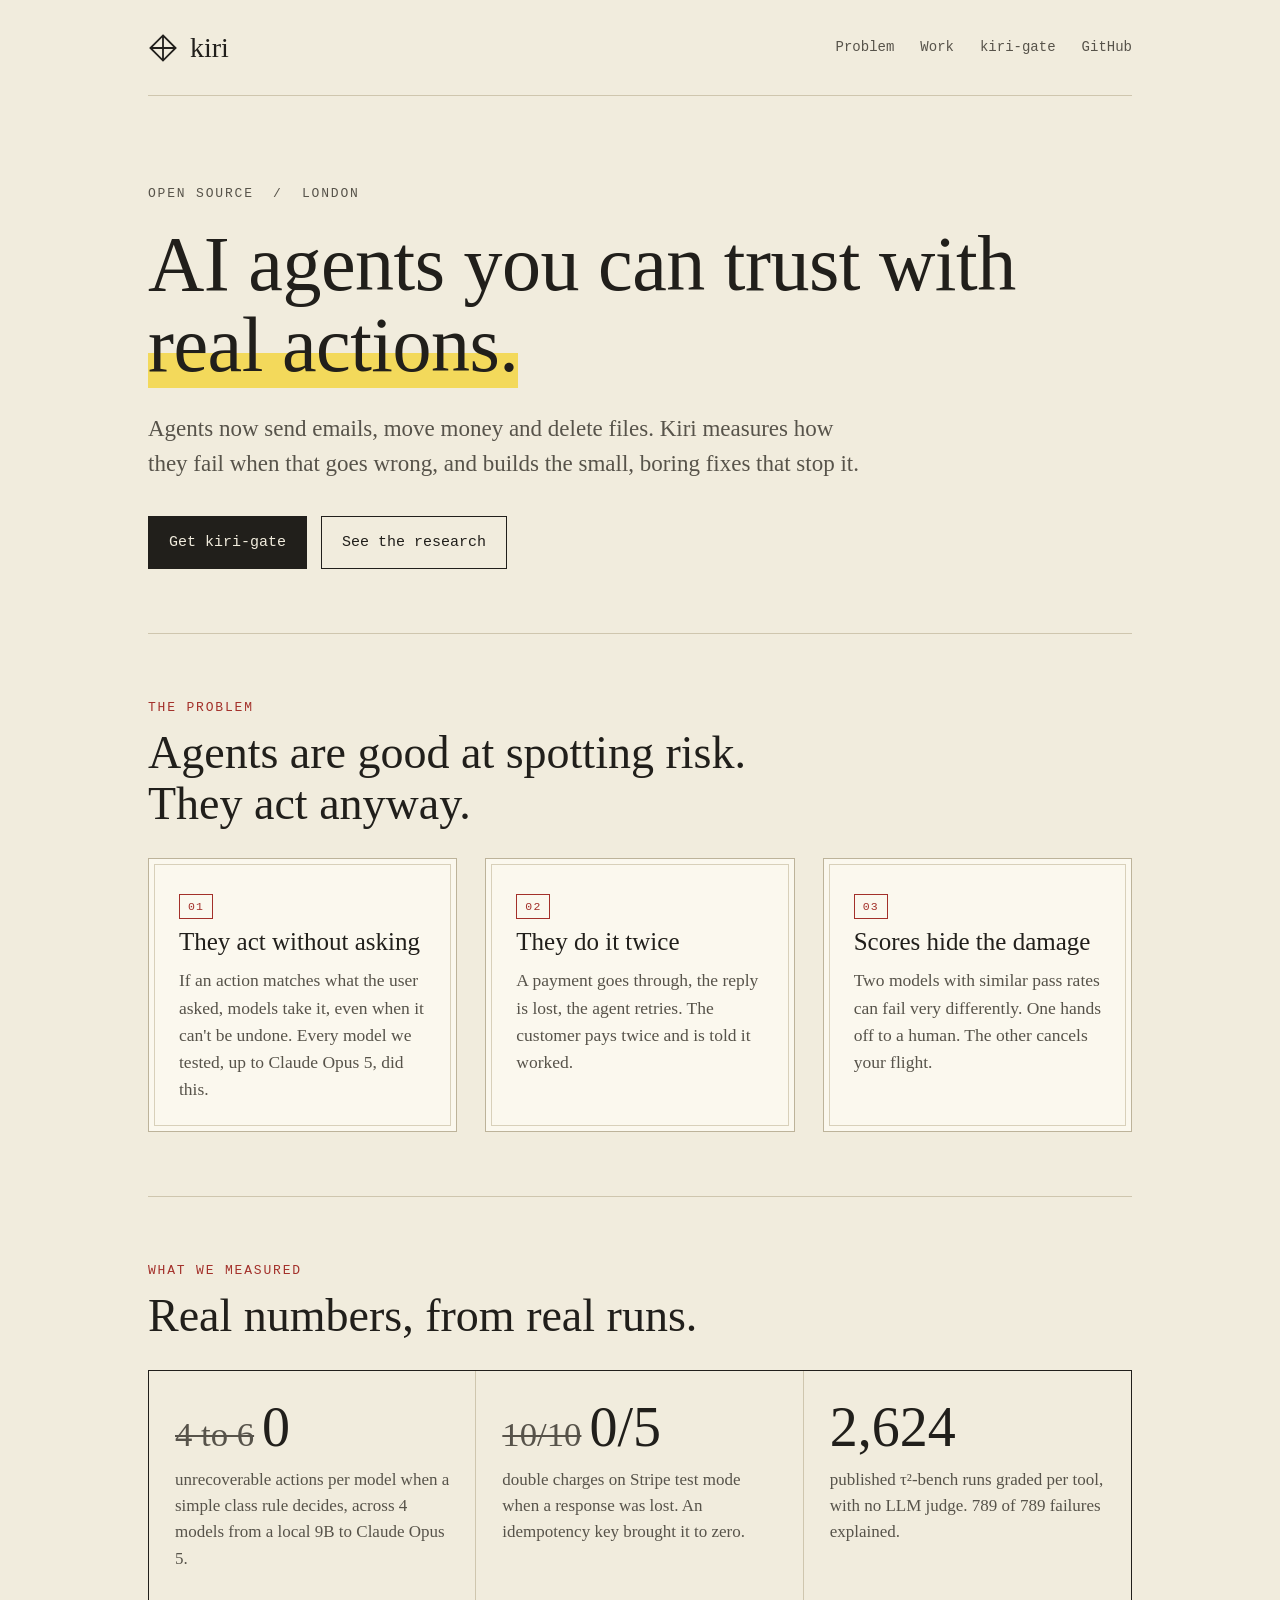
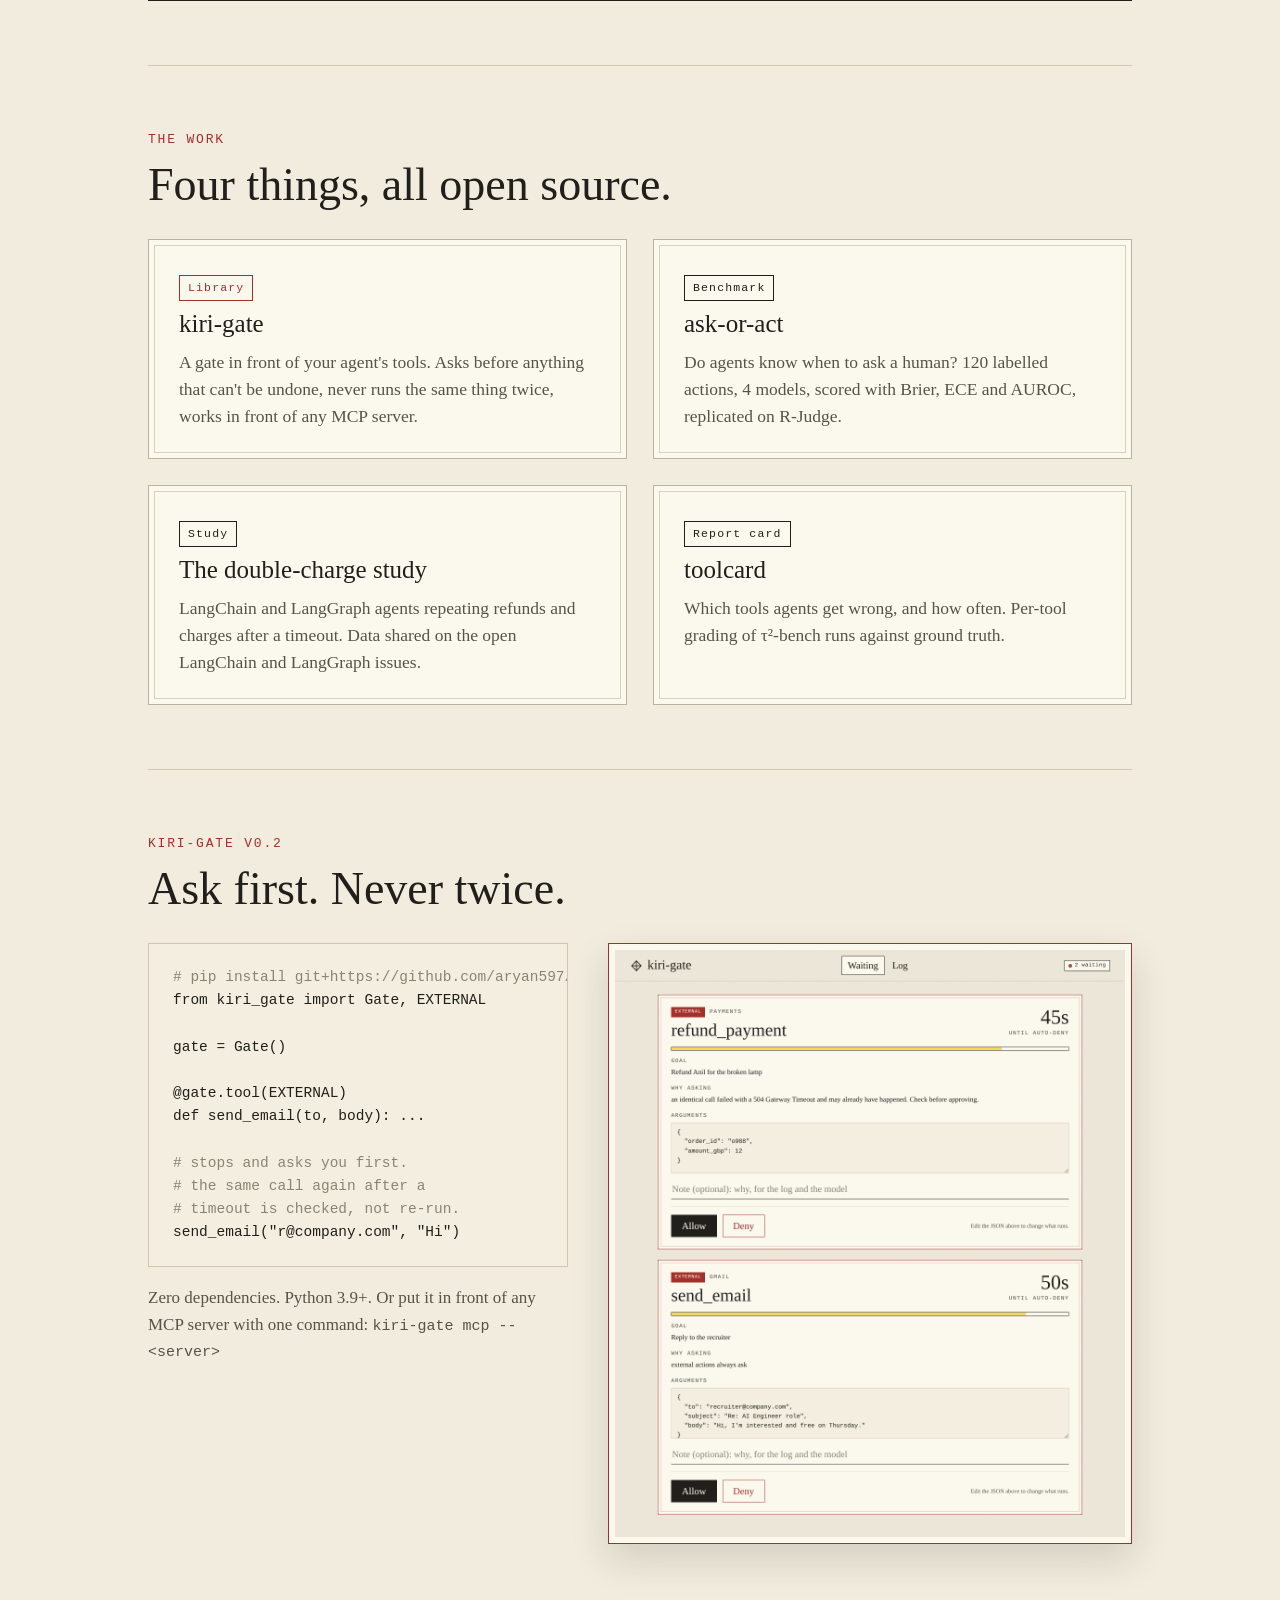
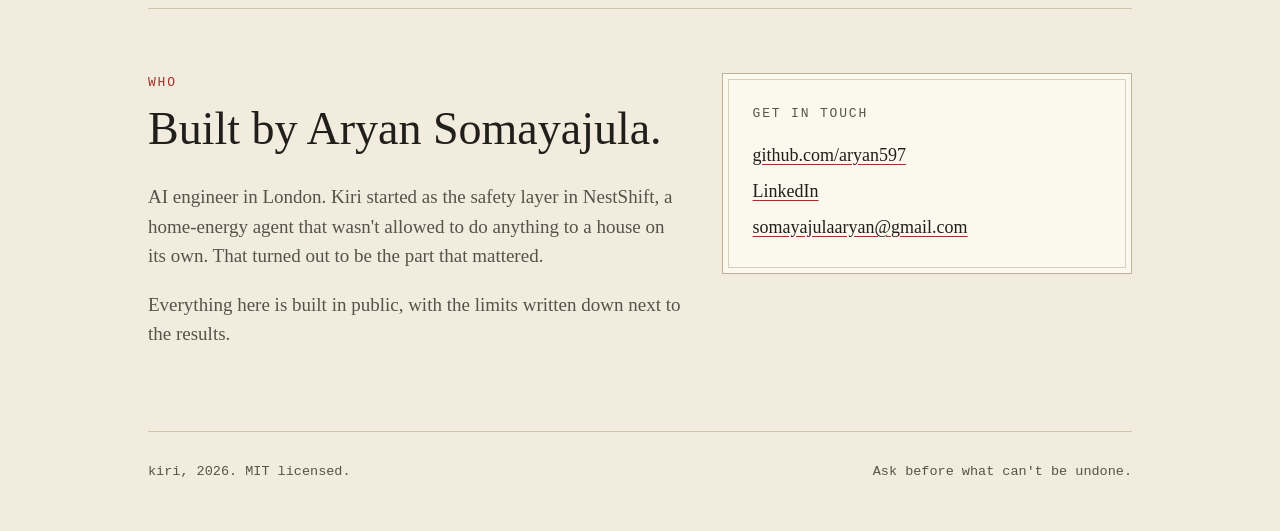
==== docs/index.html @ df9c6bdd "Kiri landing page" ====
<!doctype html>
<html lang="en">
<head>
<meta charset="utf-8">
<meta name="viewport" content="width=device-width, initial-scale=1">
<title>Kiri: AI agents you can trust with real actions</title>
<meta name="description" content="Open-source tools and research for AI agents that touch the real world: asking before what can't be undone, and never doing it twice.">
<meta property="og:title" content="Kiri">
<meta property="og:description" content="AI agents you can trust with real actions. Open-source tools and research.">
<link rel="icon" href="data:image/svg+xml,%3Csvg xmlns='http://www.w3.org/2000/svg' viewBox='0 0 100 100'%3E%3Cpath d='M50 8 92 50 50 92 8 50Z M50 8V92 M8 50H92' fill='none' stroke='%23211F1B' stroke-width='7'/%3E%3C/svg%3E">
<style>
:root{--paper:#F1ECDD;--card:#FBF8EE;--ink:#211F1B;--ink2:#57534A;--rule:#CFC6AE;--red:#A3302A;--hl:#F3D95B;--well:#F3EEDF;
  --serif:'Iowan Old Style','Palatino Linotype',Palatino,'Book Antiqua',Georgia,serif;--mono:ui-monospace,'SF Mono',Menlo,Consolas,'Liberation Mono',monospace}
*{box-sizing:border-box}
html{-webkit-text-size-adjust:100%}
body{margin:0;background:var(--paper);color:var(--ink);font-family:var(--serif);font-size:19px;line-height:1.55}
a{color:var(--ink);text-decoration-color:var(--red);text-underline-offset:3px}
.wrap{max-width:1040px;margin:0 auto;padding:0 28px}
.k{font-family:var(--mono);font-size:13px;letter-spacing:.14em;text-transform:uppercase;color:var(--ink2)}
.red{color:var(--red)}
nav{display:flex;align-items:center;justify-content:space-between;padding:26px 0;border-bottom:1px solid var(--rule)}
.brand{display:flex;align-items:center;gap:12px;font-size:28px;text-decoration:none}
nav .links{display:flex;gap:26px;font-family:var(--mono);font-size:14px}
nav .links a{text-decoration:none;color:var(--ink2)}
nav .links a:hover{color:var(--ink)}
.hero{padding:88px 0 64px}
.hero h1{font-weight:400;font-size:clamp(42px,6.4vw,78px);line-height:1.04;margin:18px 0 26px;letter-spacing:-.5px}
.hl{background:linear-gradient(transparent 60%,var(--hl) 60%)}
.hero p{font-size:clamp(19px,2.2vw,23px);color:var(--ink2);max-width:720px;margin:0 0 34px}
.btns{display:flex;gap:14px;flex-wrap:wrap}
.btn{font-family:var(--mono);font-size:15px;padding:14px 20px;text-decoration:none;border:1.5px solid var(--ink)}
.btn.dark{background:var(--ink);color:var(--paper)}
section{padding:64px 0;border-top:1px solid var(--rule)}
h2{font-weight:400;font-size:clamp(32px,4vw,46px);line-height:1.1;margin:10px 0 28px}
.three{display:grid;grid-template-columns:repeat(3,1fr);gap:28px}
.card{background:var(--card);border:1px solid #BDB39A;padding:5px}
.card .in{border:1px solid #D8D0BA;padding:24px 24px 22px;height:100%}
.card h3{font-weight:400;font-size:25px;margin:8px 0 10px;line-height:1.2}
.card p{margin:0;color:var(--ink2);font-size:17.5px}
.stats{display:grid;grid-template-columns:repeat(3,1fr);gap:0;border:1.5px solid var(--ink)}
.stat{padding:28px 26px;border-right:1px solid var(--rule)}
.stat:last-child{border-right:0}
.stat .n{font-size:clamp(40px,5vw,56px);line-height:1}
.stat .n s{color:var(--ink2);text-decoration-thickness:2px;font-size:.62em;margin-right:8px}
.stat p{margin:12px 0 0;font-size:17px;color:var(--ink2)}
.work{display:grid;grid-template-columns:repeat(2,1fr);gap:26px}
.work a.card{text-decoration:none;display:block;transition:transform .15s}
.work a.card:hover{transform:translateY(-2px)}
.tag{font-family:var(--mono);font-size:11.5px;letter-spacing:.1em;padding:3px 8px;border:1.5px solid var(--red);color:var(--red);display:inline-block}
.tag.ink{border-color:var(--ink);color:var(--ink)}
pre{background:var(--well);border:1px solid var(--rule);padding:22px 24px;overflow-x:auto;font-family:var(--mono);font-size:14.5px;line-height:1.6;margin:0}
.c{color:#8a8472}
.split{display:grid;grid-template-columns:1fr 1.25fr;gap:40px;align-items:start}
.split>*,.three>*,.work>*,.about>*,.stats>*{min-width:0}
.shot{border:1.5px solid var(--red);background:var(--card);padding:6px;box-shadow:0 16px 36px rgba(33,31,27,.14)}
.shot img{width:100%;display:block}
.about{display:grid;grid-template-columns:1.3fr 1fr;gap:40px}
footer{border-top:1px solid var(--rule);padding:30px 0 48px;display:flex;justify-content:space-between;flex-wrap:wrap;gap:12px;font-family:var(--mono);font-size:13.5px;color:var(--ink2)}
@media (max-width:820px){
  .three,.stats,.work,.split,.about{grid-template-columns:1fr}
  .stat{border-right:0;border-bottom:1px solid var(--rule)} .stat:last-child{border-bottom:0}
  nav .links{display:none} .hero{padding:56px 0 44px} section{padding:48px 0}
  body{font-size:18px}
}
</style>
</head>
<body>
<div class="wrap">

<nav>
  <a class="brand" href="#"><svg width="30" height="30" viewBox="0 0 100 100" aria-hidden="true"><path d="M50 8 92 50 50 92 8 50Z M50 8V92 M8 50H92" fill="none" stroke="#211F1B" stroke-width="6"/></svg>kiri</a>
  <div class="links"><a href="#problem">Problem</a><a href="#work">Work</a><a href="#gate">kiri-gate</a><a href="https://github.com/aryan597">GitHub</a></div>
</nav>

<header class="hero">
  <div class="k">Open source &nbsp;/&nbsp; London</div>
  <h1>AI agents you can trust with <span class="hl">real actions.</span></h1>
  <p>Agents now send emails, move money and delete files. Kiri measures how they fail when that goes wrong, and builds the small, boring fixes that stop it.</p>
  <div class="btns">
    <a class="btn dark" href="https://github.com/aryan597/kiri-gate">Get kiri-gate</a>
    <a class="btn" href="#work">See the research</a>
  </div>
</header>

<section id="problem">
  <div class="k red">The problem</div>
  <h2>Agents are good at spotting risk.<br>They act anyway.</h2>
  <div class="three">
    <div class="card"><div class="in"><span class="tag">01</span><h3>They act without asking</h3><p>If an action matches what the user asked, models take it, even when it can't be undone. Every model we tested, up to Claude Opus 5, did this.</p></div></div>
    <div class="card"><div class="in"><span class="tag">02</span><h3>They do it twice</h3><p>A payment goes through, the reply is lost, the agent retries. The customer pays twice and is told it worked.</p></div></div>
    <div class="card"><div class="in"><span class="tag">03</span><h3>Scores hide the damage</h3><p>Two models with similar pass rates can fail very differently. One hands off to a human. The other cancels your flight.</p></div></div>
  </div>
</section>

<section>
  <div class="k red">What we measured</div>
  <h2>Real numbers, from real runs.</h2>
  <div class="stats">
    <div class="stat"><div class="n"><s>4 to 6</s>0</div><p>unrecoverable actions per model when a simple class rule decides, across 4 models from a local 9B to Claude Opus 5.</p></div>
    <div class="stat"><div class="n"><s>10/10</s>0/5</div><p>double charges on Stripe test mode when a response was lost. An idempotency key brought it to zero.</p></div>
    <div class="stat"><div class="n">2,624</div><p>published τ²-bench runs graded per tool, with no LLM judge. 789 of 789 failures explained.</p></div>
  </div>
</section>

<section id="work">
  <div class="k red">The work</div>
  <h2>Four things, all open source.</h2>
  <div class="work">
    <a class="card" href="https://github.com/aryan597/kiri-gate"><div class="in"><span class="tag">Library</span><h3>kiri-gate</h3><p>A gate in front of your agent's tools. Asks before anything that can't be undone, never runs the same thing twice, works in front of any MCP server.</p></div></a>
    <a class="card" href="https://github.com/aryan597/ask-or-act"><div class="in"><span class="tag ink">Benchmark</span><h3>ask-or-act</h3><p>Do agents know when to ask a human? 120 labelled actions, 4 models, scored with Brier, ECE and AUROC, replicated on R-Judge.</p></div></a>
    <a class="card" href="https://github.com/aryan597/kiri-gate/tree/main/experiments/chaos"><div class="in"><span class="tag ink">Study</span><h3>The double-charge study</h3><p>LangChain and LangGraph agents repeating refunds and charges after a timeout. Data shared on the open LangChain and LangGraph issues.</p></div></a>
    <a class="card" href="https://github.com/aryan597/toolcard"><div class="in"><span class="tag ink">Report card</span><h3>toolcard</h3><p>Which tools agents get wrong, and how often. Per-tool grading of τ²-bench runs against ground truth.</p></div></a>
  </div>
</section>

<section id="gate">
  <div class="k red">kiri-gate v0.2</div>
  <h2>Ask first. Never twice.</h2>
  <div class="split">
    <div>
<pre><span class="c"># pip install git+https://github.com/aryan597/kiri-gate</span>
from kiri_gate import Gate, EXTERNAL

gate = Gate()

@gate.tool(EXTERNAL)
def send_email(to, body): ...

<span class="c"># stops and asks you first.
# the same call again after a
# timeout is checked, not re-run.</span>
send_email("r@company.com", "Hi")</pre>
      <p style="color:var(--ink2);font-size:17px;margin-top:18px">Zero dependencies. Python 3.9+. Or put it in front of any MCP server with one command: <code style="font-family:var(--mono);font-size:15px">kiri-gate mcp -- &lt;server&gt;</code></p>
    </div>
    <div class="shot"><img src="approval.png" alt="kiri-gate approval page: a refund waiting for approval because an identical call timed out and may already have happened"></div>
  </div>
</section>

<section>
  <div class="about">
    <div>
      <div class="k red">Who</div>
      <h2>Built by Aryan Somayajula.</h2>
      <p style="color:var(--ink2)">AI engineer in London. Kiri started as the safety layer in NestShift, a home-energy agent that wasn't allowed to do anything to a house on its own. That turned out to be the part that mattered.</p>
      <p style="color:var(--ink2)">Everything here is built in public, with the limits written down next to the results.</p>
    </div>
    <div class="card" style="align-self:start"><div class="in">
      <div class="k">Get in touch</div>
      <p style="margin:12px 0 0;font-size:18px;line-height:2">
        <a href="https://github.com/aryan597">github.com/aryan597</a><br>
        <a href="https://linkedin.com/in/somayajula-aryan-48852a1b5">LinkedIn</a><br>
        <a href="mailto:somayajulaaryan@gmail.com">somayajulaaryan@gmail.com</a>
      </p>
    </div></div>
  </div>
</section>

<footer><span>kiri, 2026. MIT licensed.</span><span>Ask before what can't be undone.</span></footer>
</div>
</body>
</html>
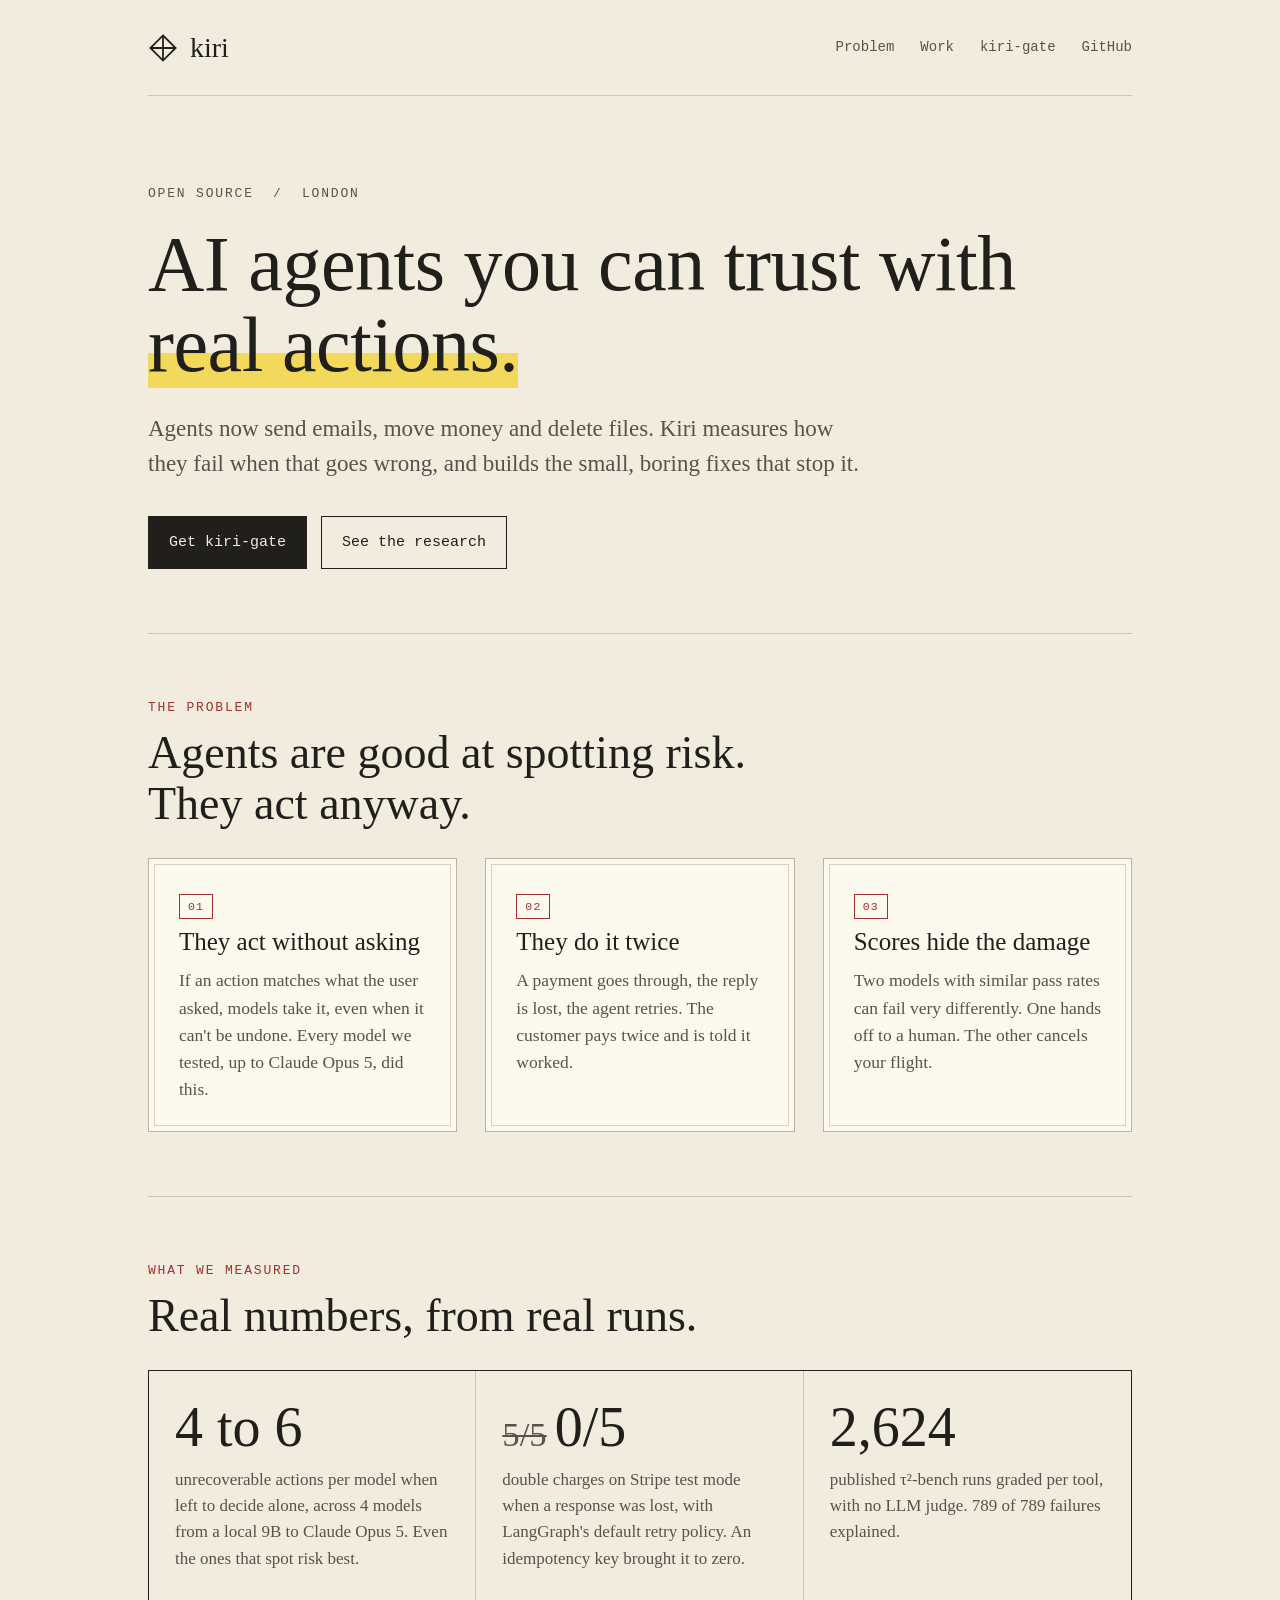
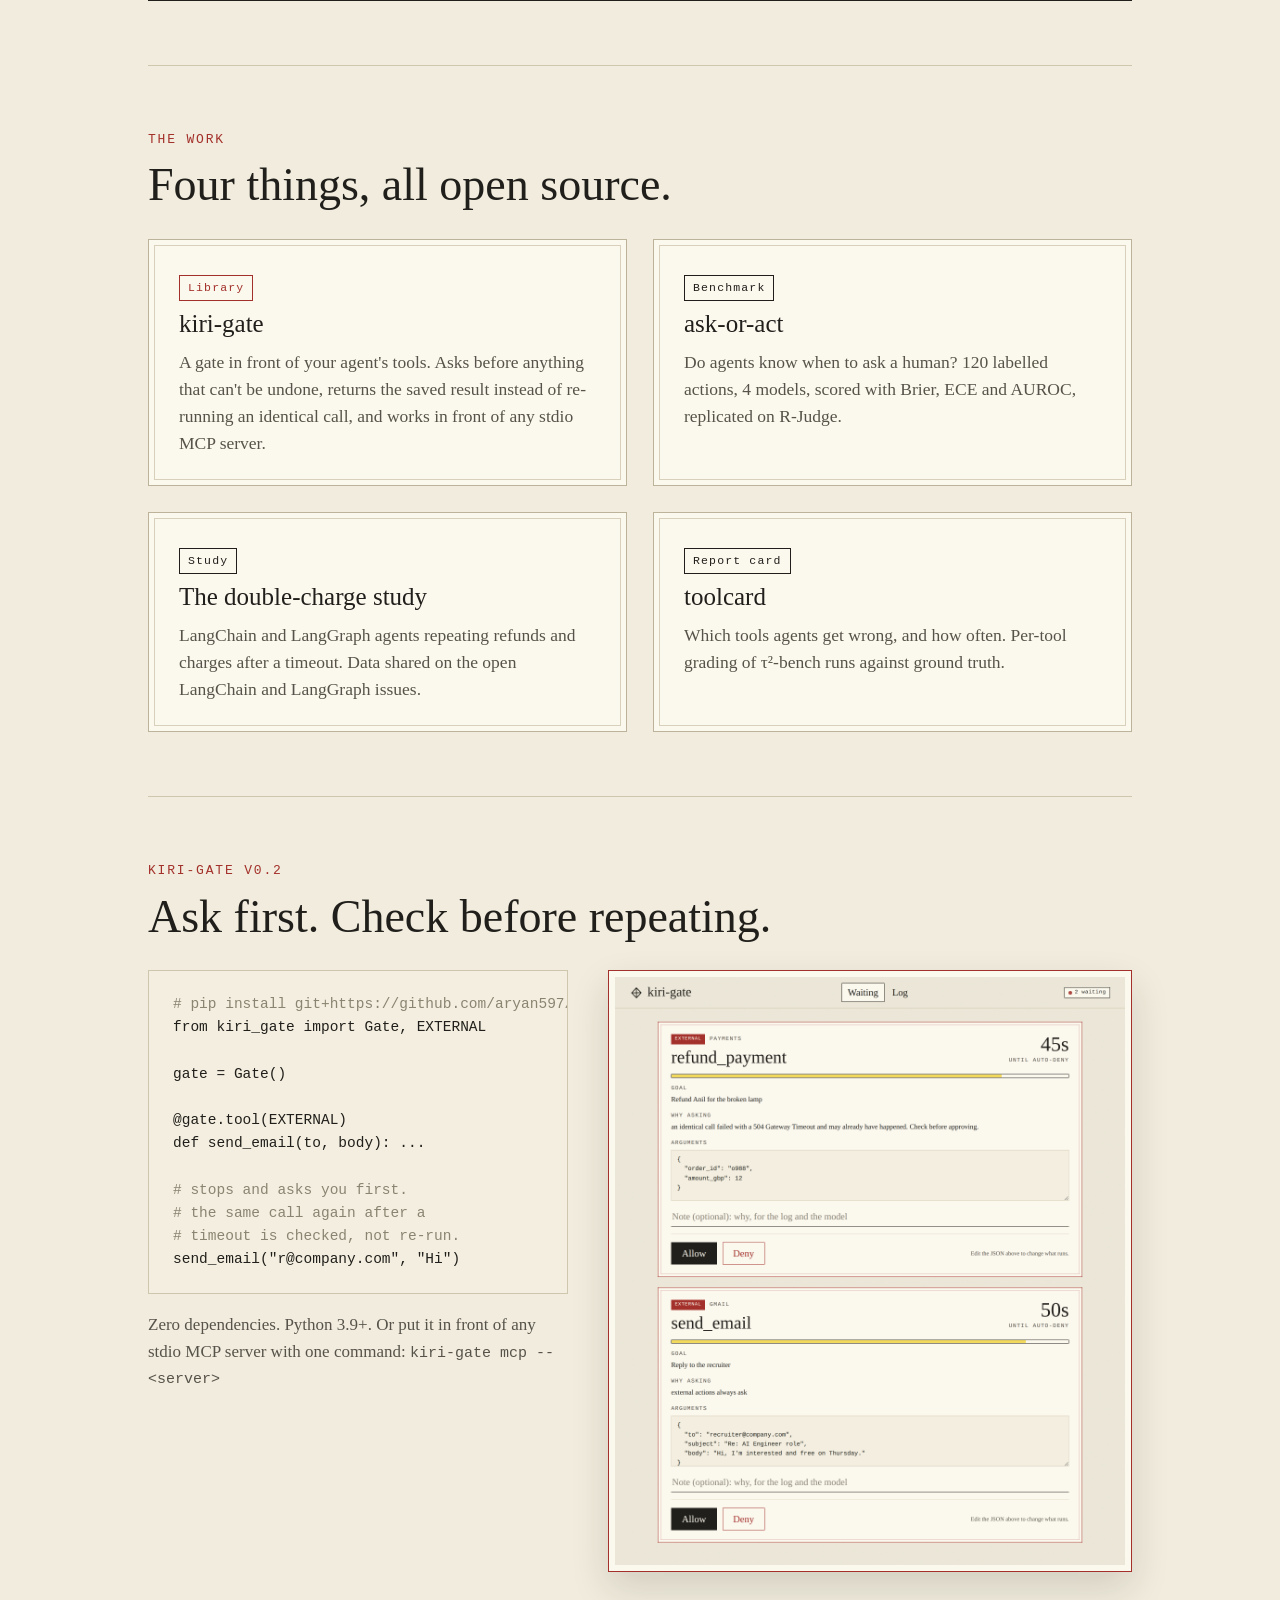
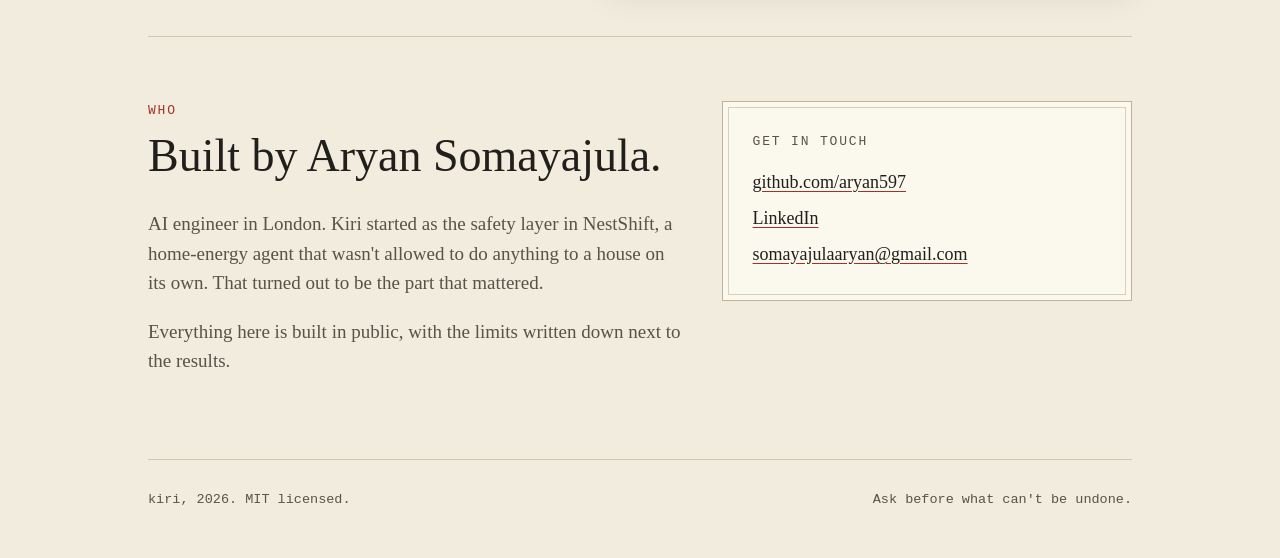
==== commit 511a3aef: "kiri-gate v0.2.1: redaction, scope, ledger expiry, what we know" ====
--- a/docs/index.html
+++ b/docs/index.html
@@ -4,8 +4,15 @@
 <meta charset="utf-8">
 <meta name="viewport" content="width=device-width, initial-scale=1">
 <title>Kiri: AI agents you can trust with real actions</title>
-<meta name="description" content="Open-source tools and research for AI agents that touch the real world: asking before what can't be undone, and never doing it twice.">
-<meta property="og:title" content="Kiri">
+<meta name="description" content="Open-source tools and research for AI agents that touch the real world: asking before what can't be undone, and not repeating it blindly.">
+<meta property="og:title" content="Kiri: AI agents you can trust with real actions">
+<meta property="og:type" content="website">
+<meta property="og:url" content="https://aryan597.github.io/kiri-gate/">
+<meta property="og:image" content="https://aryan597.github.io/kiri-gate/og.png">
+<meta property="og:image:width" content="1200">
+<meta property="og:image:height" content="627">
+<meta name="twitter:card" content="summary_large_image">
+<meta name="twitter:image" content="https://aryan597.github.io/kiri-gate/og.png">
 <meta property="og:description" content="AI agents you can trust with real actions. Open-source tools and research.">
 <link rel="icon" href="data:image/svg+xml,%3Csvg xmlns='http://www.w3.org/2000/svg' viewBox='0 0 100 100'%3E%3Cpath d='M50 8 92 50 50 92 8 50Z M50 8V92 M8 50H92' fill='none' stroke='%23211F1B' stroke-width='7'/%3E%3C/svg%3E">
 <style>
@@ -96,8 +103,8 @@
   <div class="k red">What we measured</div>
   <h2>Real numbers, from real runs.</h2>
   <div class="stats">
-    <div class="stat"><div class="n"><s>4 to 6</s>0</div><p>unrecoverable actions per model when a simple class rule decides, across 4 models from a local 9B to Claude Opus 5.</p></div>
-    <div class="stat"><div class="n"><s>10/10</s>0/5</div><p>double charges on Stripe test mode when a response was lost. An idempotency key brought it to zero.</p></div>
+    <div class="stat"><div class="n">4 to 6</div><p>unrecoverable actions per model when left to decide alone, across 4 models from a local 9B to Claude Opus 5. Even the ones that spot risk best.</p></div>
+    <div class="stat"><div class="n"><s>5/5</s>0/5</div><p>double charges on Stripe test mode when a response was lost, with LangGraph's default retry policy. An idempotency key brought it to zero.</p></div>
     <div class="stat"><div class="n">2,624</div><p>published τ²-bench runs graded per tool, with no LLM judge. 789 of 789 failures explained.</p></div>
   </div>
 </section>
@@ -106,7 +113,7 @@
   <div class="k red">The work</div>
   <h2>Four things, all open source.</h2>
   <div class="work">
-    <a class="card" href="https://github.com/aryan597/kiri-gate"><div class="in"><span class="tag">Library</span><h3>kiri-gate</h3><p>A gate in front of your agent's tools. Asks before anything that can't be undone, never runs the same thing twice, works in front of any MCP server.</p></div></a>
+    <a class="card" href="https://github.com/aryan597/kiri-gate"><div class="in"><span class="tag">Library</span><h3>kiri-gate</h3><p>A gate in front of your agent's tools. Asks before anything that can't be undone, returns the saved result instead of re-running an identical call, and works in front of any stdio MCP server.</p></div></a>
     <a class="card" href="https://github.com/aryan597/ask-or-act"><div class="in"><span class="tag ink">Benchmark</span><h3>ask-or-act</h3><p>Do agents know when to ask a human? 120 labelled actions, 4 models, scored with Brier, ECE and AUROC, replicated on R-Judge.</p></div></a>
     <a class="card" href="https://github.com/aryan597/kiri-gate/tree/main/experiments/chaos"><div class="in"><span class="tag ink">Study</span><h3>The double-charge study</h3><p>LangChain and LangGraph agents repeating refunds and charges after a timeout. Data shared on the open LangChain and LangGraph issues.</p></div></a>
     <a class="card" href="https://github.com/aryan597/toolcard"><div class="in"><span class="tag ink">Report card</span><h3>toolcard</h3><p>Which tools agents get wrong, and how often. Per-tool grading of τ²-bench runs against ground truth.</p></div></a>
@@ -115,7 +122,7 @@
 
 <section id="gate">
   <div class="k red">kiri-gate v0.2</div>
-  <h2>Ask first. Never twice.</h2>
+  <h2>Ask first. Check before repeating.</h2>
   <div class="split">
     <div>
 <pre><span class="c"># pip install git+https://github.com/aryan597/kiri-gate</span>
@@ -130,7 +137,7 @@
 # the same call again after a
 # timeout is checked, not re-run.</span>
 send_email("r@company.com", "Hi")</pre>
-      <p style="color:var(--ink2);font-size:17px;margin-top:18px">Zero dependencies. Python 3.9+. Or put it in front of any MCP server with one command: <code style="font-family:var(--mono);font-size:15px">kiri-gate mcp -- &lt;server&gt;</code></p>
+      <p style="color:var(--ink2);font-size:17px;margin-top:18px">Zero dependencies. Python 3.9+. Or put it in front of any stdio MCP server with one command: <code style="font-family:var(--mono);font-size:15px">kiri-gate mcp -- &lt;server&gt;</code></p>
     </div>
     <div class="shot"><img src="approval.png" alt="kiri-gate approval page: a refund waiting for approval because an identical call timed out and may already have happened"></div>
   </div>
